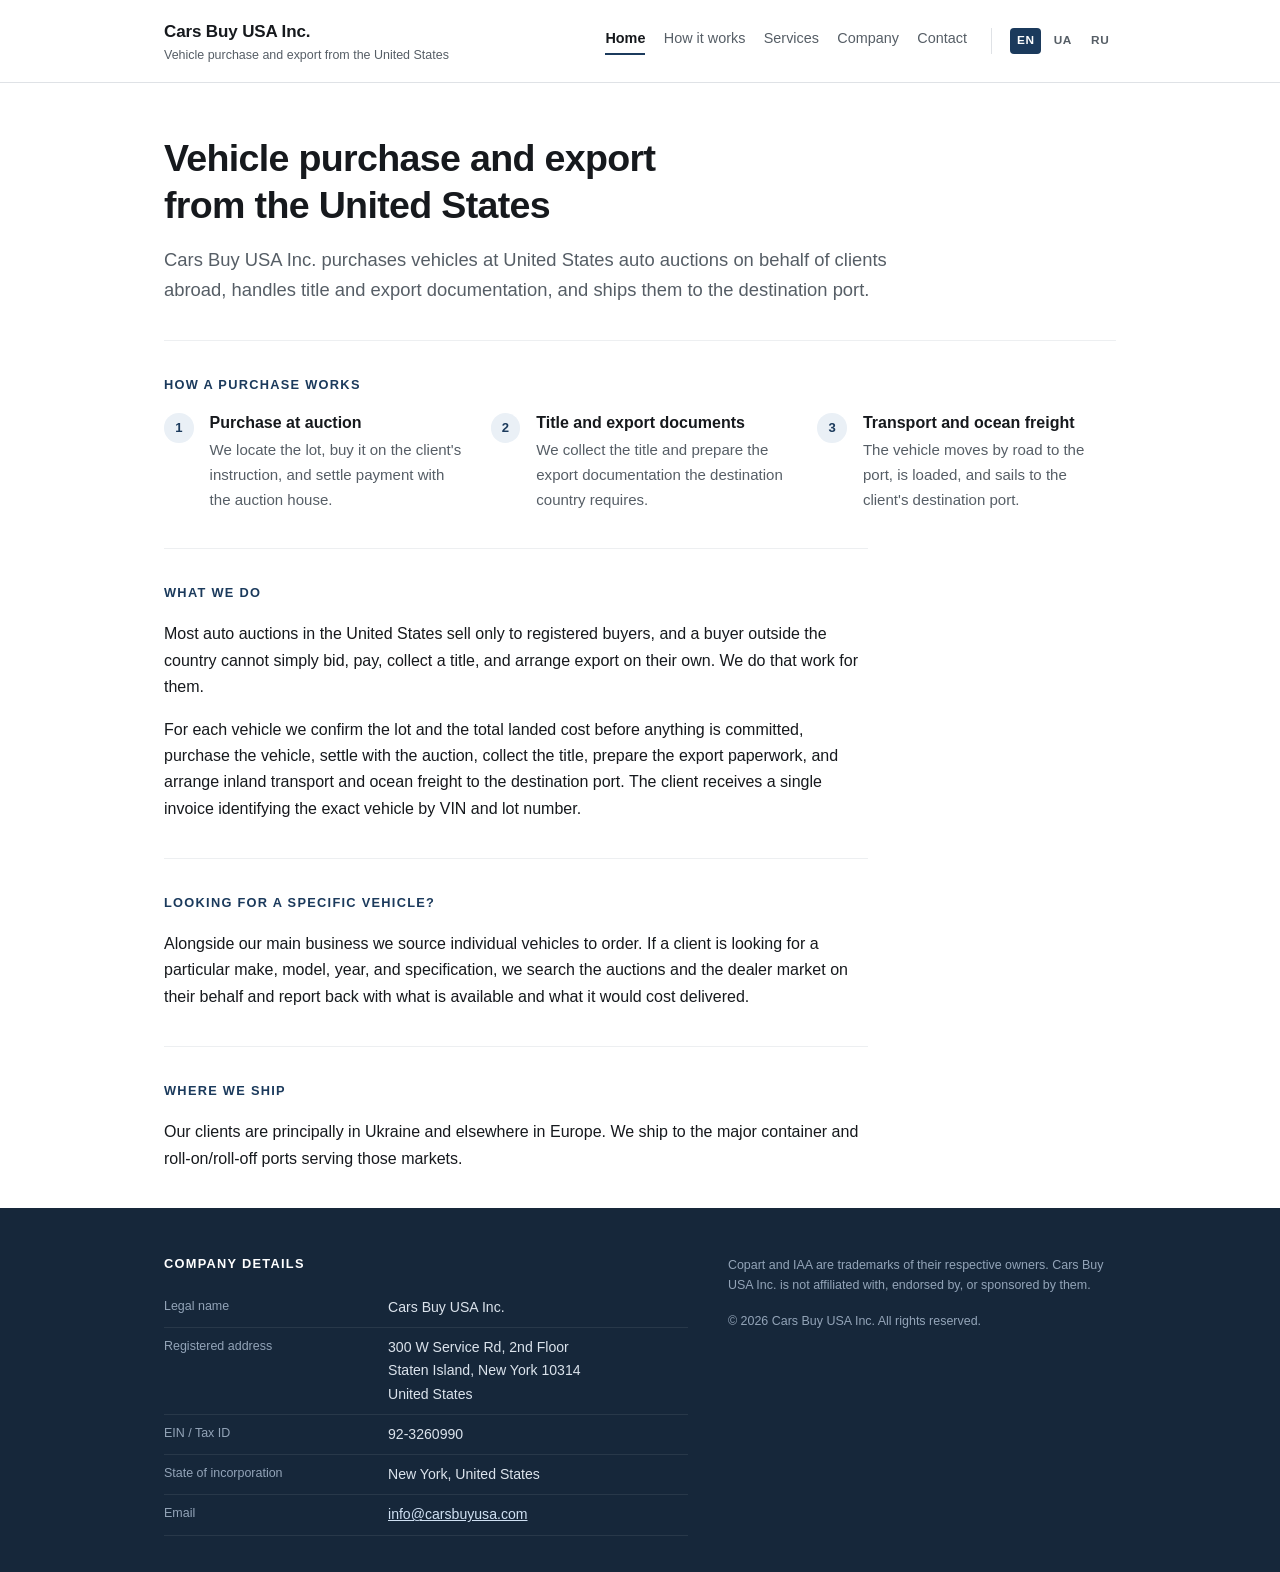
==== docs/index.html @ 9ac7c2bb "Company website for carsbuyusa.com Static site generated into docs/ for GitHub Pages. Five pages in " ====
<!doctype html>
<html lang="en">
<head>
  <meta charset="utf-8">
  <meta name="viewport" content="width=device-width, initial-scale=1">
  <title>Cars Buy USA Inc. — Vehicle purchase and export from the United States</title>
  <meta name="description" content="Cars Buy USA Inc. purchases vehicles at US auto auctions for clients abroad and handles title, export documentation, and shipping to the destination port.">
  <link rel="canonical" href="https://carsbuyusa.com/">
  <link rel="alternate" hreflang="en" href="https://carsbuyusa.com/">
  <link rel="alternate" hreflang="uk" href="https://carsbuyusa.com/uk/">
  <link rel="alternate" hreflang="ru" href="https://carsbuyusa.com/ru/">
  <link rel="alternate" hreflang="x-default" href="https://carsbuyusa.com/">
  <link rel="stylesheet" href="/assets/site.css">
</head>
<body>
  <a class="skip" href="#main">Skip to content</a>
  <header>
    <div class="wrap header-inner">
      <a class="brand" href="/">
        <span class="brand-name">Cars Buy USA Inc.</span>
        <span class="brand-tag">Vehicle purchase and export from the United States</span>
      </a>
      <nav class="nav" aria-label="Home">
        <a href="/" aria-current="page">Home</a>
        <a href="/how-it-works.html">How it works</a>
        <a href="/services.html">Services</a>
        <a href="/company.html">Company</a>
        <a href="/contact.html">Contact</a>
      </nav>
      <nav class="langs" aria-label="Language">
        <span aria-current="true">EN</span>
        <a href="/uk/" lang="uk" hreflang="uk" title="Українська">UA</a>
        <a href="/ru/" lang="ru" hreflang="ru" title="Русский">RU</a>
      </nav>
    </div>
  </header>

  <main id="main" class="wrap">
  <div class="hero">
    <h1>Vehicle purchase and export from the United States</h1>
    <p class="lead">Cars Buy USA Inc. purchases vehicles at United States auto auctions on behalf of clients abroad, handles title and export documentation, and ships them to the destination port.</p>
  </div>

  <section class="block">
    <h2>How a purchase works</h2>
    <ol class="steps steps-row">
      <li>
        <span class="step-num" aria-hidden="true">1</span>
        <div>
          <h3>Purchase at auction</h3>
          <p>We locate the lot, buy it on the client&#x27;s instruction, and settle payment with the auction house.</p>
        </div>
      </li>
      <li>
        <span class="step-num" aria-hidden="true">2</span>
        <div>
          <h3>Title and export documents</h3>
          <p>We collect the title and prepare the export documentation the destination country requires.</p>
        </div>
      </li>
      <li>
        <span class="step-num" aria-hidden="true">3</span>
        <div>
          <h3>Transport and ocean freight</h3>
          <p>The vehicle moves by road to the port, is loaded, and sails to the client&#x27;s destination port.</p>
        </div>
      </li>
    </ol>
  </section>

  <section class="block prose">
    <h2>What we do</h2>
    <p>Most auto auctions in the United States sell only to registered buyers, and a buyer outside the country cannot simply bid, pay, collect a title, and arrange export on their own. We do that work for them.</p>
    <p>For each vehicle we confirm the lot and the total landed cost before anything is committed, purchase the vehicle, settle with the auction, collect the title, prepare the export paperwork, and arrange inland transport and ocean freight to the destination port. The client receives a single invoice identifying the exact vehicle by VIN and lot number.</p>
  </section>

  <section class="block prose">
    <h2>Looking for a specific vehicle?</h2>
    <p>Alongside our main business we source individual vehicles to order. If a client is looking for a particular make, model, year, and specification, we search the auctions and the dealer market on their behalf and report back with what is available and what it would cost delivered.</p>
  </section>

  <section class="block prose">
    <h2>Where we ship</h2>
    <p>Our clients are principally in Ukraine and elsewhere in Europe. We ship to the major container and roll-on/roll-off ports serving those markets.</p>
  </section>
  </main>

  <footer>
    <div class="wrap footer-grid">
      <div>
        <h2>Company details</h2>
        <dl class="facts facts-compact">
      <div class="fact">
        <dt>Legal name</dt>
        <dd>Cars Buy USA Inc.</dd>
      </div>
      <div class="fact">
        <dt>Registered address</dt>
        <dd>300 W Service Rd, 2nd Floor<br>Staten Island, New York 10314<br>United States</dd>
      </div>
      <div class="fact">
        <dt>EIN / Tax ID</dt>
        <dd>92-3260990</dd>
      </div>
      <div class="fact">
        <dt>State of incorporation</dt>
        <dd>New York, United States</dd>
      </div>
      <div class="fact">
        <dt>Email</dt>
        <dd><a href="mailto:info@carsbuyusa.com">info@carsbuyusa.com</a></dd>
      </div>
        </dl>
      </div>
      <div class="footer-notes">
        <p>Copart and IAA are trademarks of their respective owners. Cars Buy USA Inc. is not affiliated with, endorsed by, or sponsored by them.</p>
        <p class="copyright">&copy; 2026 Cars Buy USA Inc. All rights reserved.</p>
      </div>
    </div>
  </footer>
</body>
</html>
---- assets/site.css ----
/* carsbuyusa.com
   Deliberately committed to a single light appearance: this site gets screenshotted and printed
   by compliance departments, and a page that looks different depending on the reader's OS setting
   is a page whose screenshots disagree with each other.
   System fonts only -- no external requests, so the page renders identically offline, behind a
   corporate proxy, or inside a strict content-security policy. */

:root {
  --sans: -apple-system, BlinkMacSystemFont, "Segoe UI", Roboto, "Helvetica Neue", Arial, sans-serif;
  --ink: #16191d;
  --ink-soft: #565e66;
  --line: #dfe2e6;
  --line-soft: #edeff1;
  --bg: #ffffff;
  --bg-soft: #f6f7f9;
  --accent: #1b3a5c;
  --accent-soft: #eaf0f6;
  --footer-bg: #16273a;
  --footer-ink: #dbe3ec;
  --footer-soft: #93a4b8;
}

*, *::before, *::after { box-sizing: border-box; }

html { -webkit-text-size-adjust: 100%; }

body {
  margin: 0;
  background: var(--bg);
  color: var(--ink);
  font: 400 1rem/1.65 var(--sans);
}

h1, h2, h3 { color: var(--ink); line-height: 1.25; margin: 0; text-wrap: balance; }
p { margin: 0 0 1rem; }
p:last-child { margin-bottom: 0; }

a { color: var(--accent); }
a:hover { color: #12283f; }

:focus-visible { outline: 2px solid var(--accent); outline-offset: 2px; border-radius: 3px; }

.skip {
  position: absolute; left: -9999px; top: 0; z-index: 10;
  background: var(--accent); color: #fff; padding: .6rem 1rem; text-decoration: none;
}
.skip:focus { left: 0; }

.wrap { max-width: 62rem; margin: 0 auto; padding: 0 1.25rem; }

/* ------------------------------------------------------------------ header */

header { border-bottom: 1px solid var(--line); background: var(--bg); }

.header-inner {
  display: flex; align-items: center; flex-wrap: wrap;
  gap: .75rem 1.5rem; padding-top: 1.1rem; padding-bottom: 1.1rem;
}

.brand { text-decoration: none; color: inherit; margin-right: auto; display: block; }
.brand-name {
  display: block; font-size: 1.0625rem; font-weight: 700; letter-spacing: -.008em; color: var(--ink);
}
.brand-tag {
  display: block; font-size: .78rem; line-height: 1.4; color: var(--ink-soft); margin-top: .1rem;
  max-width: 22rem;
}

.nav { display: flex; flex-wrap: wrap; gap: 1.15rem; }
.nav a {
  font-size: .9rem; text-decoration: none; color: var(--ink-soft); padding-bottom: 2px;
  border-bottom: 2px solid transparent;
}
.nav a:hover { color: var(--accent); }
.nav a[aria-current="page"] { color: var(--ink); font-weight: 600; border-bottom-color: var(--accent); }

.langs {
  display: flex; gap: .35rem; align-items: center;
  border-left: 1px solid var(--line); padding-left: 1.15rem;
}
.langs a, .langs span {
  font-size: .74rem; font-weight: 600; letter-spacing: .05em; text-decoration: none;
  padding: .2rem .42rem; border-radius: 4px;
}
.langs a { color: var(--ink-soft); }
.langs a:hover { background: var(--accent-soft); color: var(--accent); }
.langs span[aria-current] { background: var(--accent); color: #fff; }

/* -------------------------------------------------------------------- main */

main { padding-bottom: 4.5rem; }

.hero { padding: 3.25rem 0 2.25rem; max-width: 46rem; }
.hero h1 { font-size: clamp(1.65rem, 1.15rem + 2vw, 2.35rem); letter-spacing: -.018em; }
.lead {
  font-size: clamp(1.02rem, .98rem + .35vw, 1.15rem); line-height: 1.6;
  color: var(--ink-soft); margin: 1rem 0 0;
}

.block { padding: 2.25rem 0; border-top: 1px solid var(--line-soft); }
.block > h2 {
  font-size: .8rem; font-weight: 700; letter-spacing: .1em; text-transform: uppercase;
  color: var(--accent); margin-bottom: 1.25rem;
}
.prose { max-width: 44rem; }

/* ------------------------------------------------------------------- steps */

.steps { list-style: none; margin: 0; padding: 0; }
.steps li { display: flex; gap: 1rem; }
.steps h3 { font-size: 1rem; font-weight: 650; margin-bottom: .3rem; }
.steps p { color: var(--ink-soft); font-size: .94rem; margin: 0; }

.step-num {
  flex: 0 0 auto; width: 1.85rem; height: 1.85rem; border-radius: 50%;
  background: var(--accent-soft); color: var(--accent);
  display: flex; align-items: center; justify-content: center;
  font-size: .82rem; font-weight: 700;
}

.steps-row { display: grid; grid-template-columns: repeat(3, 1fr); gap: 1.75rem; }
.steps-stacked { display: grid; gap: 1.6rem; max-width: 46rem; }

/* ------------------------------------------------------------------- cards */

.cards { display: grid; grid-template-columns: repeat(2, 1fr); gap: 1rem; }
.card {
  border: 1px solid var(--line); border-radius: 8px; padding: 1.35rem 1.4rem; background: var(--bg-soft);
}
.card h3 { font-size: 1rem; font-weight: 650; margin-bottom: .45rem; }
.card p { color: var(--ink-soft); font-size: .94rem; margin: 0; }

/* ------------------------------------------------------------------- lists */

.ticks { margin: 1rem 0 0; padding: 0; list-style: none; max-width: 44rem; }
.ticks li {
  position: relative; padding: .5rem 0 .5rem 1.5rem; border-bottom: 1px solid var(--line-soft);
  font-size: .94rem; color: var(--ink-soft);
}
.ticks li:last-child { border-bottom: 0; }
.ticks li::before {
  content: ""; position: absolute; left: .25rem; top: 1.02rem;
  width: .35rem; height: .35rem; border-radius: 50%; background: var(--accent);
}

/* ------------------------------------------------------------------- facts */

.facts { margin: 0; display: grid; gap: 0; max-width: 44rem; }
.fact {
  display: grid; grid-template-columns: 15rem 1fr; gap: 1rem;
  padding: .8rem 0; border-bottom: 1px solid var(--line-soft);
}
.fact:last-child { border-bottom: 0; }
.facts dt { margin: 0; font-size: .82rem; color: var(--ink-soft); }
.facts dd { margin: 0; font-size: .95rem; font-weight: 550; }

.note { margin-top: 1rem; font-size: .84rem; color: var(--ink-soft); max-width: 40rem; }

/* ------------------------------------------------------------------ footer */

footer { background: var(--footer-bg); color: var(--footer-ink); padding: 3rem 0 2.25rem; }
.footer-grid { display: grid; grid-template-columns: 1.35fr 1fr; gap: 2.5rem; }
footer h2 {
  font-size: .8rem; font-weight: 700; letter-spacing: .1em; text-transform: uppercase;
  color: #fff; margin-bottom: 1rem;
}
footer a { color: #cfe0f2; }
footer a:hover { color: #fff; }

.facts-compact .fact {
  grid-template-columns: 13rem 1fr; padding: .5rem 0;
  border-bottom: 1px solid rgba(255, 255, 255, .08);
}
.facts-compact dt { color: var(--footer-soft); font-size: .78rem; }
.facts-compact dd { color: var(--footer-ink); font-size: .88rem; font-weight: 400; }

.footer-notes p { font-size: .78rem; line-height: 1.6; color: var(--footer-soft); }
.copyright { margin-top: 1rem; }

/* -------------------------------------------------------------- responsive */

@media (max-width: 62rem) {
  .fact, .facts-compact .fact { grid-template-columns: 11.5rem 1fr; }
}

@media (max-width: 48rem) {
  .header-inner { padding-top: .9rem; padding-bottom: .9rem; }
  .brand { margin-right: 0; width: 100%; }
  .nav { order: 3; width: 100%; gap: .9rem 1rem; }
  .langs { border-left: 0; padding-left: 0; margin-left: auto; }
  .hero { padding: 2.25rem 0 1.5rem; }
  .steps-row, .cards { grid-template-columns: 1fr; }
  .steps-row { gap: 1.4rem; }
  .fact, .facts-compact .fact { grid-template-columns: 1fr; gap: .15rem; }
  .footer-grid { grid-template-columns: 1fr; gap: 2rem; }
}

/* ------------------------------------------------------------------- print */

/* Compliance officers print and file these pages. */
@media print {
  header .nav, header .langs, .skip { display: none; }
  body { font-size: 11pt; }
  footer { background: none; color: #000; border-top: 1px solid #000; }
  footer h2, footer a, .facts-compact dt, .facts-compact dd, .footer-notes p { color: #000; }
  .block { break-inside: avoid; }
}
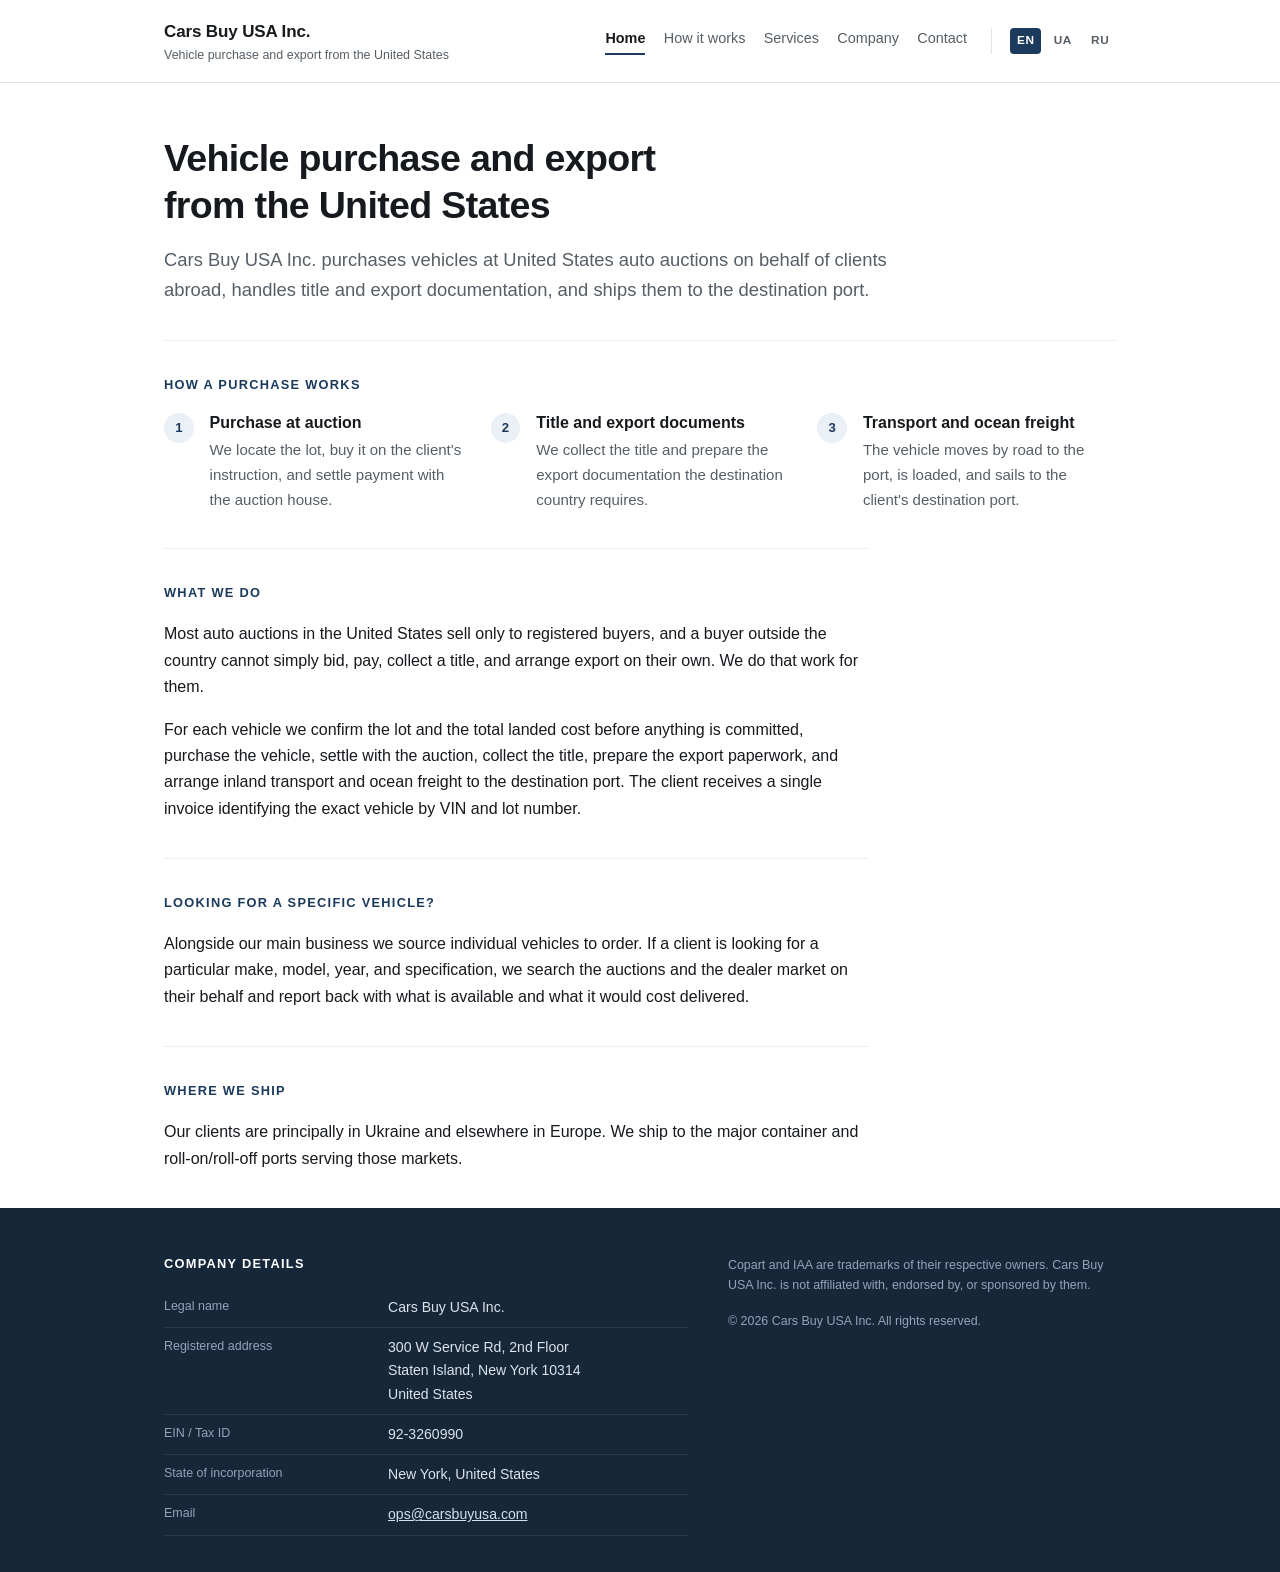
==== commit 98c2294d: "Set ops@ address and business hours; move spec out of the repo Contact address is ops@carsbuyusa.com" ====
--- a/docs/index.html
+++ b/docs/index.html
@@ -108,7 +108,7 @@
       </div>
       <div class="fact">
         <dt>Email</dt>
-        <dd><a href="mailto:info@carsbuyusa.com">info@carsbuyusa.com</a></dd>
+        <dd><a href="mailto:ops@carsbuyusa.com">ops@carsbuyusa.com</a></dd>
       </div>
         </dl>
       </div>
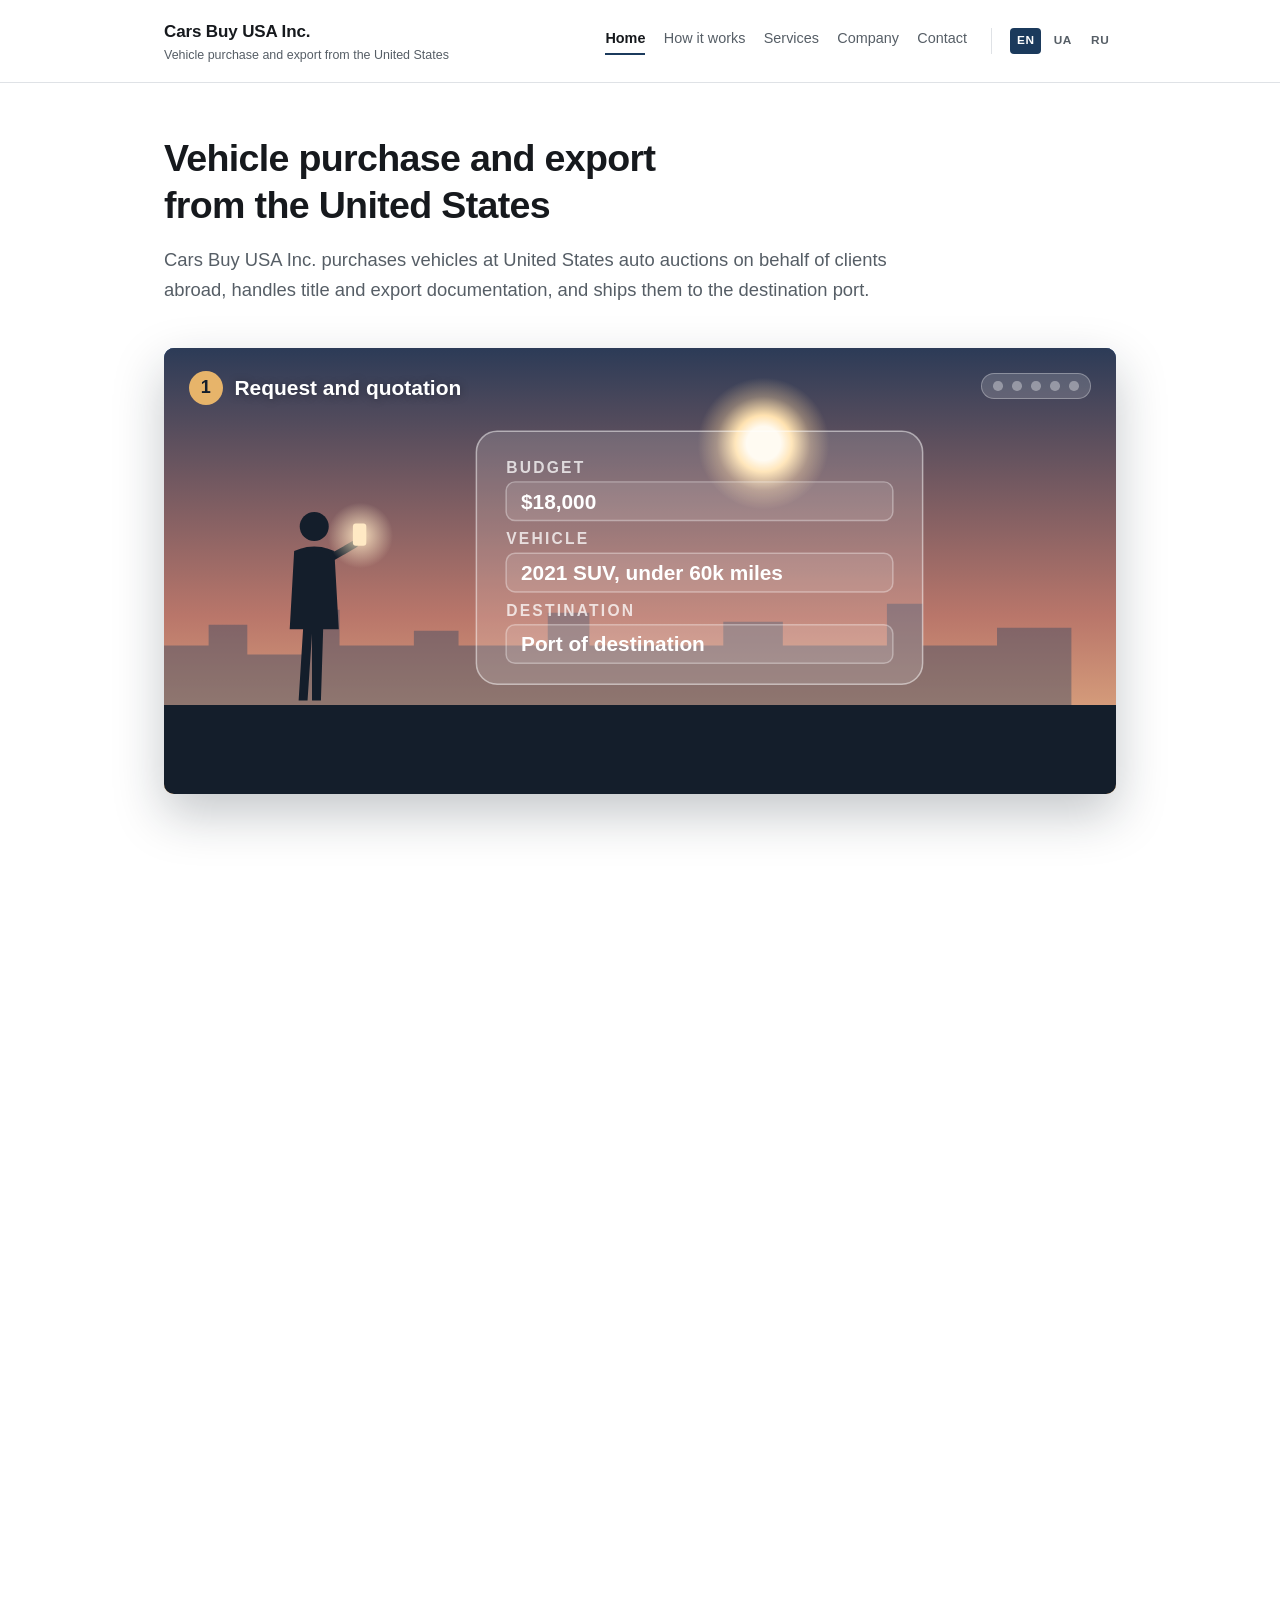
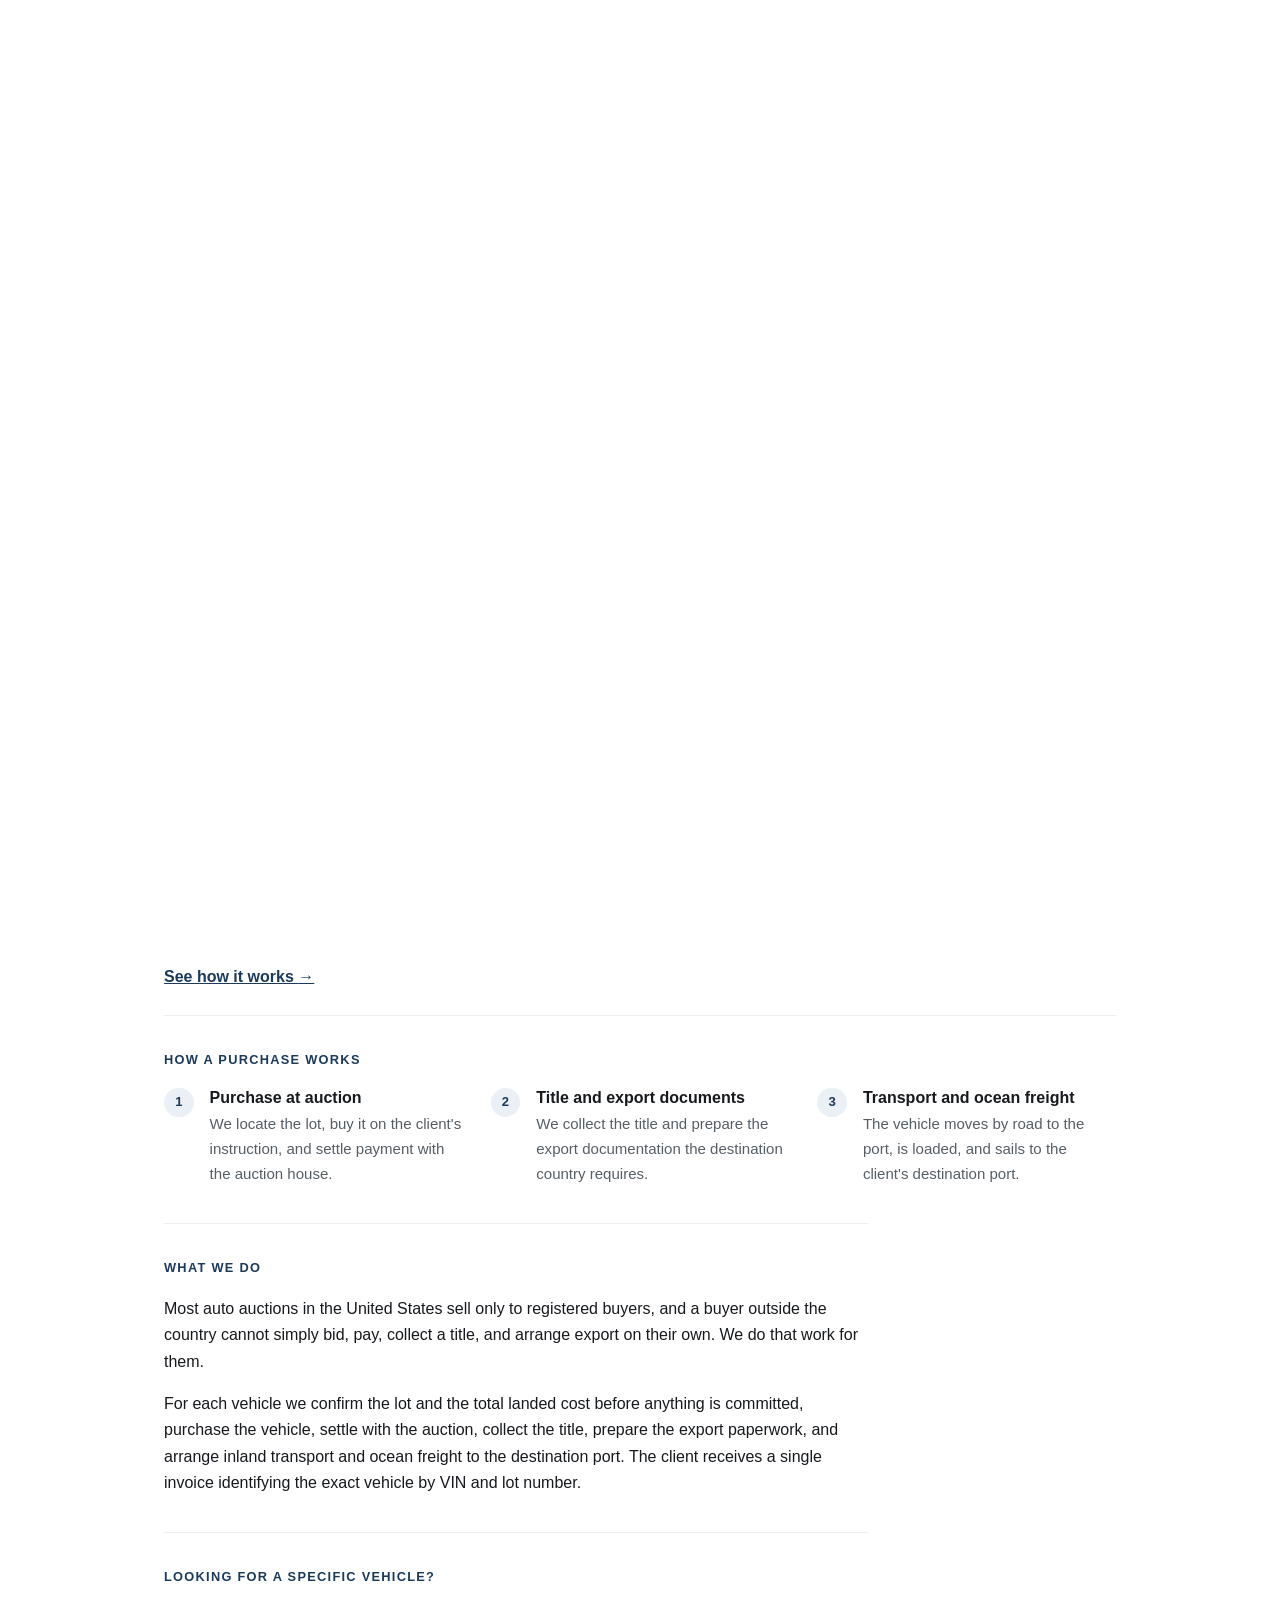
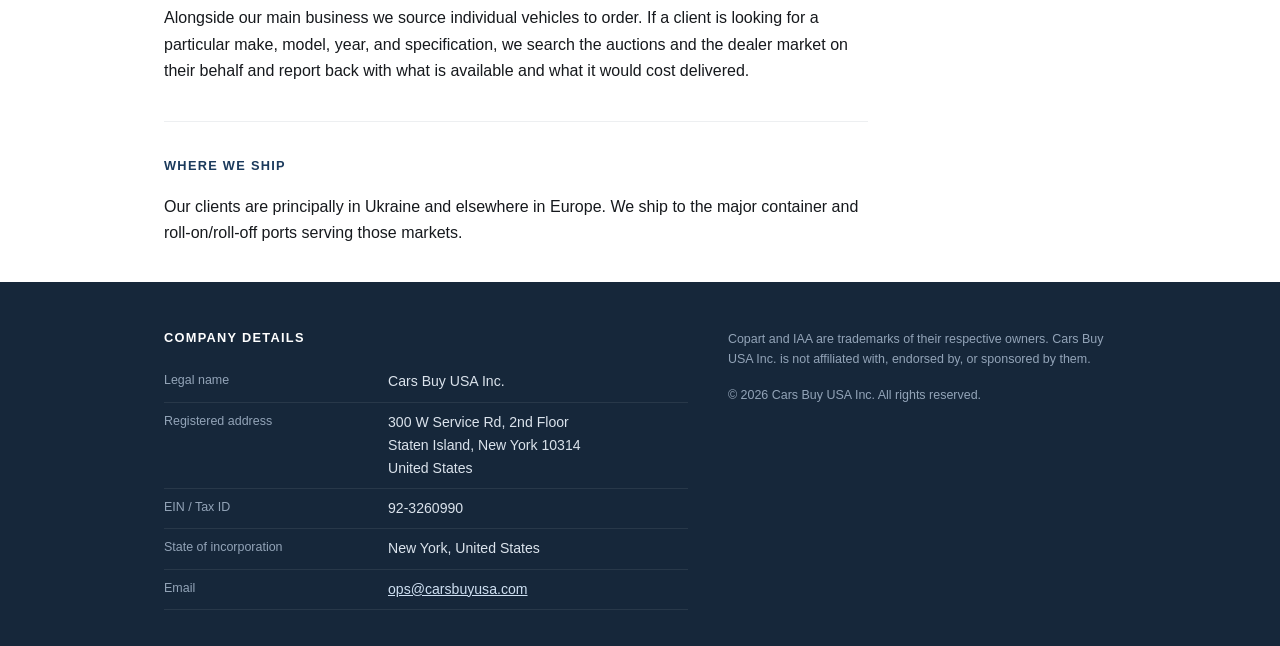
==== commit a3fcc6f8: "Show the journey cartoon on the home page; spotlight the delivered car The home page runs the same c" ====
--- a/docs/index.html
+++ b/docs/index.html
@@ -41,6 +41,144 @@
     <p class="lead">Cars Buy USA Inc. purchases vehicles at United States auto auctions on behalf of clients abroad, handles title and export documentation, and ships them to the destination port.</p>
   </div>
 
+  <section class="journey" aria-hidden="true">
+  <svg width="0" height="0" class="j-defs" aria-hidden="true" focusable="false">
+  <defs>
+    <symbol id="j-car" viewBox="0 0 210 64" overflow="visible">
+      <path d="M8 46 C8 39 13 35 22 34 L56 31 C70 21 88 14 106 13 L138 13 C153 13 166 20 178 29 L192 31 C199 32 202 37 202 43 L202 47 C202 49 200 50 198 50 L10 50 C9 50 8 49 8 47Z"/>
+      <path d="M70 30 C80 22 92 18 106 18 L120 18 L120 30Z M125 18 L137 18 C148 18 158 23 168 30 L125 30Z" style="fill:var(--win,#2a3a52)"/>
+      <circle cx="52" cy="50" r="13" style="fill:#0b121b"/><circle cx="164" cy="50" r="13" style="fill:#0b121b"/>
+      <circle cx="52" cy="50" r="6" style="fill:var(--rim,#2a3a52)"/><circle cx="164" cy="50" r="6" style="fill:var(--rim,#2a3a52)"/>
+    </symbol>
+    <symbol id="j-person" viewBox="-14 -8 28 88" overflow="visible">
+      <circle cx="0" cy="0" r="6.5"/>
+      <path d="M-9 11 Q0 7 9 11 L11 46 L4 46 L3 78 L-1 78 L-1 48 L-3 78 L-7 78 L-5 46 L-11 46Z"/>
+    </symbol>
+    <linearGradient id="j-sea" x1="0" y1="0" x2="0" y2="1"><stop offset="0" stop-color="#5a6a82"/><stop offset="1" stop-color="#1e2b3d"/></linearGradient>
+    <linearGradient id="j-beam" x1="0" y1="0" x2="0" y2="1"><stop offset="0" stop-color="#fff3d6" stop-opacity=".55"/><stop offset="1" stop-color="#fff3d6" stop-opacity=".05"/></linearGradient>
+    <linearGradient id="j-head" x1="0" y1="0" x2="1" y2="0"><stop offset="0" stop-color="#ffe2b0" stop-opacity=".55"/><stop offset="1" stop-color="#ffe2b0" stop-opacity="0"/></linearGradient>
+    <linearGradient id="j-spot" x1="0" y1="0" x2="0" y2="1"><stop offset="0" stop-color="#fff3d6" stop-opacity=".05"/><stop offset="1" stop-color="#fff3d6" stop-opacity=".5"/></linearGradient>
+    <radialGradient id="j-glow"><stop offset="0" stop-color="#ffe9c4" stop-opacity=".9"/><stop offset="1" stop-color="#ffe9c4" stop-opacity="0"/></radialGradient>
+  </defs>
+</svg>
+  <div class="j-sticky">
+    <div class="j-stage">
+      <div class="j-sky j-sky1"></div><div class="j-sky j-sky2 j-a"></div><div class="j-sky j-sky3 j-a"></div><div class="j-sky j-sky4 j-a"></div><div class="j-sky j-sky5 j-a"></div>
+      <div class="j-sun j-a"></div>
+      <div class="j-track j-a">
+        <div class="j-panel">
+          <svg viewBox="0 0 640 300">
+            <path d="M0 240 V200 h30 v-14 h26 v20 h40 v-30 h22 v24 h50 v-10 h30 v10 h60 v-22 h28 v22 h90 v-16 h40 v16 h70 v-28 h24 v28 h50 v-12 h50 V240Z" fill="#3a4a63" opacity=".45"/>
+            <rect x="0" y="240" width="640" height="60" fill="#141e2b"/>
+            <use href="#j-person" x="80" y="108" width="42" height="132" fill="#141e2b"/>
+            <path d="M114 140 L128 132" stroke="#141e2b" stroke-width="5" stroke-linecap="round"/>
+            <circle cx="132" cy="126" r="22" fill="url(#j-glow)"/>
+            <rect x="127" y="118" width="9" height="15" rx="2" fill="#ffe9c4"/>
+            <rect x="210" y="56" width="300" height="170" rx="14" fill="#ffffff" fill-opacity=".14" stroke="#ffffff" stroke-opacity=".5"/>
+            <g font-size="10.5" fill="#ffffff" fill-opacity=".75" font-weight="700" letter-spacing="1.5">
+              <text x="230" y="84">BUDGET</text><text x="230" y="132">VEHICLE</text><text x="230" y="180">DESTINATION</text>
+            </g>
+            <g fill="#ffffff" fill-opacity=".1" stroke="#ffffff" stroke-opacity=".35"><rect x="230" y="90" width="260" height="26" rx="6"/><rect x="230" y="138" width="260" height="26" rx="6"/><rect x="230" y="186" width="260" height="26" rx="6"/></g>
+            <g font-size="14" fill="#ffffff" font-weight="600">
+              <text class="j-a j-ty1" x="240" y="108">$18,000</text><text class="j-a j-ty2" x="240" y="156">2021 SUV, under 60k miles</text><text class="j-a j-ty3" x="240" y="204">Port of destination</text>
+            </g>
+            <path class="j-a j-plane" d="M505 214 l30 -12 l-11 27 l-5 -11z" fill="#e7b46a"/>
+          </svg>
+          <div class="j-cap"><b>1</b> Request and quotation</div>
+        </div>
+        <div class="j-panel">
+          <svg viewBox="0 0 640 300">
+            <path d="M150 240 V140 L230 108 L410 108 L490 140 V240Z" fill="#3a4a63" opacity=".55"/>
+            <rect x="256" y="111" width="128" height="24" rx="3" fill="#141e2b"/>
+            <text x="320" y="128" font-size="12" font-weight="800" fill="#ffe2b0" text-anchor="middle" letter-spacing="3">AUCTION</text>
+            <path class="j-a j-beam" d="M300 150 L340 150 L440 240 L200 240Z" fill="url(#j-beam)"/>
+            <rect x="0" y="240" width="640" height="60" fill="#141e2b"/>
+            <use href="#j-car" x="20" y="203" width="120" height="37" fill="#1e2b3d"/>
+            <use href="#j-car" x="500" y="203" width="120" height="37" fill="#1e2b3d"/>
+            <use href="#j-car" x="215" y="177" width="210" height="64" fill="#141e2b" style="--win:#3c5070;--rim:#5a6a82"/>
+            <g class="j-a j-padl"><path d="M150 300 L156 190" stroke="#141e2b" stroke-width="7" stroke-linecap="round"/><circle cx="157" cy="172" r="20" fill="#2a3a52"/><text x="157" y="177" font-size="13" font-weight="700" text-anchor="middle" fill="#c9d3de">12</text></g>
+            <g class="j-a j-padr"><path d="M490 300 L484 190" stroke="#141e2b" stroke-width="7" stroke-linecap="round"/><circle cx="483" cy="172" r="20" fill="#e7b46a"/><text x="483" y="177" font-size="13" font-weight="800" text-anchor="middle" fill="#141e2b">27</text></g>
+            <g class="j-a j-sold">
+              <circle cx="320" cy="161" r="60" fill="url(#j-glow)"/>
+              <rect x="250" y="144" width="140" height="30" rx="6" fill="#e7b46a"/>
+              <text x="320" y="165" font-size="16" font-weight="800" fill="#141e2b" text-anchor="middle" letter-spacing="1">SOLD ✓</text>
+            </g>
+          </svg>
+          <div class="j-cap"><b>2</b> Purchase at auction</div>
+        </div>
+        <div class="j-panel">
+          <svg viewBox="0 0 640 300">
+            <path d="M400 240 V150 L500 116 L600 150 V240Z M412 160 h176 v6 h-176Z" fill="#3a4a63" opacity=".5"/>
+            <g fill="#3a4a63" opacity=".5"><rect x="420" y="170" width="10" height="70"/><rect x="450" y="170" width="10" height="70"/><rect x="480" y="170" width="10" height="70"/><rect x="510" y="170" width="10" height="70"/><rect x="540" y="170" width="10" height="70"/><rect x="570" y="170" width="10" height="70"/></g>
+            <rect x="0" y="240" width="640" height="60" fill="#141e2b"/>
+            <use href="#j-car" x="24" y="191" width="160" height="49" fill="#141e2b" style="--win:#3c5070;--rim:#5a6a82"/>
+            <rect x="206" y="56" width="150" height="176" rx="5" fill="#141e2b" opacity=".25"/>
+            <rect x="200" y="50" width="150" height="176" rx="5" fill="#fbf5ea"/>
+            <text x="275" y="78" font-size="9.5" font-weight="800" fill="#1b3a5c" text-anchor="middle" letter-spacing=".5">CERTIFICATE OF TITLE</text>
+            <g fill="#e6dccb"><rect x="216" y="92" width="118" height="7" rx="3"/><rect x="216" y="107" width="90" height="7" rx="3"/><rect x="216" y="122" width="106" height="7" rx="3"/></g>
+            <g class="j-a j-doc2">
+              <rect x="306" y="78" width="160" height="164" rx="5" fill="#141e2b" opacity=".25"/>
+              <rect x="300" y="72" width="160" height="164" rx="5" fill="#fffaf2"/>
+              <text x="380" y="98" font-size="9.5" font-weight="800" fill="#1b3a5c" text-anchor="middle" letter-spacing=".5">EXPORT DOCUMENTS</text>
+              <g fill="#e6dccb"><rect x="316" y="112" width="128" height="7" rx="3"/><rect x="316" y="127" width="94" height="7" rx="3"/><rect x="316" y="142" width="112" height="7" rx="3"/></g>
+              <g class="j-a j-stamp"><rect x="322" y="168" width="116" height="38" rx="5" fill="none" stroke="#1b3a5c" stroke-width="4"/><text x="380" y="193" font-size="14" font-weight="800" fill="#1b3a5c" text-anchor="middle">CLEARED</text></g>
+            </g>
+            <circle cx="530" cy="78" r="30" fill="url(#j-glow)"/>
+            <path class="j-a j-tick" d="M515 78 l11 11 l21 -22" fill="none" stroke="#e7b46a" stroke-width="6" stroke-linecap="round" stroke-linejoin="round"/>
+          </svg>
+          <div class="j-cap"><b>3</b> Title and export documentation</div>
+        </div>
+        <div class="j-panel">
+          <svg viewBox="0 0 640 300">
+            <path d="M0 240 V214 h40 v-8 h60 v8 h80 v-12 h50 v12 h120 V240Z" fill="#3a4a63" opacity=".45"/>
+            <g fill="#1f2c3e">
+              <rect x="470" y="96" width="9" height="144"/><rect x="530" y="96" width="9" height="144"/><rect x="440" y="88" width="200" height="11"/><rect x="474" y="118" width="62" height="6"/>
+              <rect x="590" y="70" width="8" height="170"/><rect x="560" y="64" width="80" height="9"/>
+              <rect x="560" y="200" width="80" height="40"/><rect x="574" y="170" width="66" height="30" opacity=".85"/>
+            </g>
+            <rect x="0" y="240" width="640" height="60" fill="#141e2b"/>
+            <line class="j-a j-road" x1="0" y1="268" x2="640" y2="268" stroke="#f3c98f" stroke-opacity=".55" stroke-width="3"/>
+            <g class="j-a j-truck">
+              <path d="M342 204 L440 190 L440 236 L342 228Z" fill="url(#j-head)"/>
+              <rect x="120" y="214" width="172" height="9" fill="#0f1722"/>
+              <path d="M292 232 V186 q0 -6 6 -6 h30 q8 0 12 8 l6 14 v30Z" fill="#0f1722"/>
+              <rect x="306" y="188" width="22" height="13" rx="2" fill="#ffd9a0" opacity=".75"/>
+              <g fill="#0b121b"><circle cx="142" cy="234" r="11"/><circle cx="272" cy="234" r="11"/><circle cx="324" cy="234" r="11"/></g>
+              <use href="#j-car" x="130" y="168" width="150" height="46" fill="#22324a" style="--win:#3c5070;--rim:#5a6a82"/>
+            </g>
+          </svg>
+          <div class="j-cap"><b>4</b> Inland transport and loading</div>
+        </div>
+        <div class="j-panel">
+          <svg viewBox="0 0 640 300">
+            <rect x="0" y="232" width="272" height="68" fill="url(#j-sea)"/>
+            <g fill="#ffe2b0"><rect x="70" y="272" width="120" height="2" opacity=".5"/><rect x="90" y="280" width="80" height="2" opacity=".38"/><rect x="105" y="288" width="50" height="2" opacity=".28"/></g>
+            <rect x="262" y="212" width="378" height="88" fill="#141e2b"/>
+            <g class="j-a j-ship">
+              <path d="M8 212 L264 212 L244 262 L28 262Z" fill="#141e2b"/>
+              <rect x="22" y="160" width="36" height="52" fill="#141e2b"/>
+              <g fill="#ffd9a0" opacity=".7"><rect x="28" y="168" width="6" height="5"/><rect x="40" y="168" width="6" height="5"/><rect x="28" y="180" width="6" height="5"/></g>
+              <g fill="#1e2b3d"><rect x="66" y="180" width="36" height="32"/><rect x="104" y="180" width="36" height="32"/><rect x="85" y="146" width="36" height="32"/></g>
+              <use class="j-a j-ondeck" href="#j-car" x="143" y="181" width="105" height="32" fill="#2a3a52" style="--win:#4a5e7e;--rim:#5a6a82"/>
+            </g>
+            <g class="j-a j-spot">
+              <path d="M306 0 L334 0 L392 213 L248 213Z" fill="url(#j-spot)"/>
+              <ellipse cx="320" cy="213" rx="80" ry="8" fill="url(#j-glow)"/>
+            </g>
+            <use class="j-a j-rolloff" href="#j-car" x="268" y="181" width="105" height="32" fill="#2a3a52" style="--win:#4a5e7e;--rim:#5a6a82"/>
+            <use href="#j-person" x="404" y="108" width="34" height="106" fill="#141e2b"/>
+            <path class="j-a j-arms" d="M410 134 L401 108 M432 134 L441 108" stroke="#141e2b" stroke-width="4.5" stroke-linecap="round"/>
+            <g class="j-a j-spark" fill="#e7b46a"><circle cx="391" cy="100" r="3.5"/><circle cx="453" cy="96" r="3.5"/><circle cx="385" cy="126" r="2.5"/><circle cx="423" cy="84" r="2.5"/></g>
+          </svg>
+          <div class="j-cap"><b>5</b> Ocean freight and delivery</div>
+        </div>
+      </div>
+      <div class="j-dots"><i class="j-a j-d1"></i><i class="j-a j-d2"></i><i class="j-a j-d3"></i><i class="j-a j-d4"></i><i class="j-a j-d5"></i></div>
+    </div>
+  </div>
+  </section>
+  <p class="j-more"><a href="/how-it-works.html">See how it works <span aria-hidden="true">→</span></a></p>
+
   <section class="block">
     <h2>How a purchase works</h2>
     <ol class="steps steps-row">
--- a/assets/site.css
+++ b/assets/site.css
@@ -177,6 +177,190 @@
 .footer-notes p { font-size: .78rem; line-height: 1.6; color: var(--footer-soft); }
 .copyright { margin-top: 1rem; }
 
+/* ----------------------------------------------------------------- journey */
+
+/* The "How it works" cartoon, markup in journey.py. The one dark element on the site, on purpose.
+   By default it is a static grid of five finished scenes: that is what browsers without
+   scroll-driven animations, and visitors who asked for reduced motion, see. The pinned, animated
+   version is layered on in the @media/@supports block below. No JavaScript either way. */
+
+.journey { padding: 2.25rem 0 .5rem; }
+.j-defs { position: absolute; width: 0; height: 0; overflow: hidden; }
+.j-sky, .j-sun, .j-dots { display: none; }
+
+.j-track { display: grid; grid-template-columns: repeat(auto-fit, minmax(18rem, 1fr)); gap: 1.25rem 1rem; }
+.j-panel { position: relative; container-type: inline-size; }
+.j-panel svg { display: block; width: 100%; height: auto; aspect-ratio: 640 / 300; border-radius: 10px; }
+.j-panel:nth-child(1) svg, .j-sky1 { background: linear-gradient(#8fa9c8, #dcd3c9 70%, #efe2cf); }
+.j-panel:nth-child(2) svg, .j-sky2 { background: linear-gradient(#5f88b6, #b9d0e4 70%, #dde8f0); }
+.j-panel:nth-child(3) svg, .j-sky3 { background: linear-gradient(#5b77a0, #c9b9a6 66%, #ead2ae); }
+.j-panel:nth-child(4) svg, .j-sky4 { background: linear-gradient(#45597c, #d9967a 62%, #f2cf9e); }
+.j-panel:nth-child(5) svg, .j-sky5 { background: linear-gradient(#2c3b57, #b9766a 60%, #efbf8a); }
+.j-panel svg text { font-family: var(--sans); }
+.j-panel svg * { transform-box: fill-box; }
+
+/* Static version: the step title sits under its picture. */
+.j-cap {
+  display: flex; align-items: center; gap: .5rem; margin-top: .6rem;
+  font-size: .9rem; font-weight: 650; line-height: 1.3; color: var(--ink);
+}
+.j-cap b {
+  flex: none; display: inline-grid; place-items: center; width: 1.45rem; height: 1.45rem;
+  border-radius: 50%; background: #e7b46a; color: #141e2b; font-size: .74rem;
+}
+
+/* Finished states, for the static version. The animations below start from elsewhere. */
+.j-plane, .j-ondeck { opacity: 0; }
+.j-padl { transform: translateY(40px); }
+.j-stamp { transform-origin: center; transform: rotate(-12deg); }
+.j-sold { transform-origin: center; }
+.j-tick { stroke-dasharray: 60; }
+
+/* Under the home-page copy of the cartoon: a link to the full How it works page. */
+.j-more { margin: 1rem 0 0; padding-bottom: 1.5rem; font-weight: 650; }
+
+@media (prefers-reduced-motion: no-preference) {
+  @supports (animation-timeline: view()) {
+    /* The section is tall; the stage pins while it scrolls past and the strip slides sideways. */
+    .journey { height: 600vh; padding: 0; margin: .5rem 0 0; view-timeline-name: --journey; }
+    /* Only as tall as the stage, so it starts right under the page intro and ends right above
+       the next section. It pins once it has scrolled up to the vertical middle of the screen:
+       the stage is the .wrap content width (viewport capped at 62rem, less 2.5rem padding)
+       times 300/640. */
+    .j-sticky {
+      position: sticky;
+      top: max(0px, calc(50vh - (min(100vw, 62rem) - 2.5rem) * .234375));
+      top: max(0px, calc(50svh - (min(100vw, 62rem) - 2.5rem) * .234375));
+    }
+    .j-stage {
+      position: relative; width: 100%; aspect-ratio: 640 / 300; max-height: 100vh; max-height: 100svh;
+      overflow: hidden; container-type: inline-size; border-radius: 10px;
+      box-shadow: 0 20px 50px rgba(20, 30, 43, .25);
+    }
+    .j-sky { display: block; position: absolute; inset: 0; }
+    .j-sun {
+      display: block; position: absolute; left: 56cqw; top: 3cqw; width: 14cqw; height: 14cqw;
+      border-radius: 50%;
+      background: radial-gradient(circle, #fffaf0 0 18%, #ffe2b0 30%, rgba(255, 217, 160, .35) 50%,
+                  rgba(255, 217, 160, 0) 70%);
+    }
+    .j-track { display: flex; gap: 0; width: 500cqw; height: 100%; position: relative; }
+    .j-track > .j-panel { flex: 0 0 100cqw; height: 100%; }
+    .j-track > .j-panel svg { height: 100%; aspect-ratio: auto; border-radius: 0; background: none; }
+    .j-dots {
+      display: flex; position: absolute; top: 2.6cqw; right: 2.6cqw; gap: 1cqw;
+      padding: .8cqw 1.2cqw; border-radius: 99px;
+      background: rgba(255, 255, 255, .16); border: 1px solid rgba(255, 255, 255, .3);
+    }
+    .j-dots i { width: 1cqw; height: 1cqw; border-radius: 50%; background: rgba(255, 255, 255, .35); }
+    /* Animated version: the step title is laid over the top-left of the moving picture. */
+    .j-cap {
+      position: absolute; left: 2.6cqw; top: 2.4cqw; right: 18cqw; margin: 0;
+      gap: max(.45rem, 1.2cqw); color: #fff; font-size: max(.8rem, 2.2cqw); line-height: 1.2;
+      text-shadow: 0 1px 8px rgba(0, 0, 0, .35);
+    }
+    .j-cap b {
+      width: max(1.4rem, 3.6cqw); height: max(1.4rem, 3.6cqw); font-size: max(.72rem, 1.9cqw);
+      text-shadow: none;
+    }
+
+    /* Every animation runs on the same timeline: how far the section has scrolled. The keyframe
+       percentages are positions along it, so the scenes are choreographed against each other. */
+    .j-a {
+      animation-duration: 1ms; animation-timing-function: linear; animation-fill-mode: both;
+      animation-timeline: --journey; animation-range: contain 0% contain 100%;
+    }
+
+    @keyframes j-pan {
+      0%, 12% { transform: translateX(0); }
+      20%, 32% { transform: translateX(-100cqw); }
+      40%, 52% { transform: translateX(-200cqw); }
+      60%, 70% { transform: translateX(-300cqw); }
+      78%, 100% { transform: translateX(-400cqw); }
+    }
+    .j-track.j-a { animation-name: j-pan; }
+
+    @keyframes j-s2 { 0%, 13% { opacity: 0; } 20%, 100% { opacity: 1; } }
+    @keyframes j-s3 { 0%, 33% { opacity: 0; } 40%, 100% { opacity: 1; } }
+    @keyframes j-s4 { 0%, 53% { opacity: 0; } 60%, 100% { opacity: 1; } }
+    @keyframes j-s5 { 0%, 71% { opacity: 0; } 78%, 100% { opacity: 1; } }
+    .j-sky2 { animation-name: j-s2; }
+    .j-sky3 { animation-name: j-s3; }
+    .j-sky4 { animation-name: j-s4; }
+    .j-sky5 { animation-name: j-s5; }
+    @keyframes j-sun { 0% { transform: translate(0, 0) scale(.8); } 100% { transform: translate(-8cqw, 28cqw) scale(1.25); } }
+    .j-sun { animation-name: j-sun; }
+
+    /* 1 request */
+    @keyframes j-ty1 { 0% { clip-path: inset(0 100% 0 0); } 3%, 100% { clip-path: inset(0); } }
+    @keyframes j-ty2 { 0%, 3% { clip-path: inset(0 100% 0 0); } 6%, 100% { clip-path: inset(0); } }
+    @keyframes j-ty3 { 0%, 6% { clip-path: inset(0 100% 0 0); } 9%, 100% { clip-path: inset(0); } }
+    @keyframes j-plane {
+      0%, 9% { opacity: 0; transform: translate(0, 0); }
+      10% { opacity: 1; }
+      15% { opacity: 1; transform: translate(200px, -110px); }
+      16%, 100% { opacity: 0; transform: translate(200px, -110px); }
+    }
+    .j-ty1 { animation-name: j-ty1; }
+    .j-ty2 { animation-name: j-ty2; }
+    .j-ty3 { animation-name: j-ty3; }
+    .j-plane { animation-name: j-plane; }
+
+    /* 2 auction */
+    @keyframes j-padl { 0%, 20% { transform: translateY(40px); } 23%, 25% { transform: translateY(0); } 26%, 100% { transform: translateY(40px); } }
+    @keyframes j-padr { 0%, 25% { transform: translateY(40px); } 28%, 100% { transform: translateY(0); } }
+    @keyframes j-sold { 0%, 29% { opacity: 0; transform: scale(.4); } 32%, 100% { opacity: 1; transform: scale(1); } }
+    @keyframes j-beam { 0%, 18% { opacity: .2; } 30%, 100% { opacity: 1; } }
+    .j-padl { animation-name: j-padl; }
+    .j-padr { animation-name: j-padr; }
+    .j-sold { animation-name: j-sold; }
+    .j-beam { animation-name: j-beam; }
+
+    /* 3 documents */
+    @keyframes j-doc2 { 0%, 38% { opacity: 0; transform: translateX(120px); } 44%, 100% { opacity: 1; transform: translateX(0); } }
+    @keyframes j-stamp {
+      0%, 46% { opacity: 0; transform: rotate(-12deg) scale(1.8); }
+      49%, 100% { opacity: 1; transform: rotate(-12deg) scale(1); }
+    }
+    @keyframes j-tick { 0%, 49% { stroke-dashoffset: 60; } 52%, 100% { stroke-dashoffset: 0; } }
+    .j-doc2 { animation-name: j-doc2; }
+    .j-stamp { animation-name: j-stamp; }
+    .j-tick { animation-name: j-tick; }
+
+    /* 4 truck */
+    @keyframes j-truck { 0%, 52% { transform: translateX(-340px); } 70%, 100% { transform: translateX(150px); } }
+    @keyframes j-road { 0%, 52% { stroke-dashoffset: 0; } 70%, 100% { stroke-dashoffset: -600; } }
+    .j-truck { animation-name: j-truck; }
+    .j-road { stroke-dasharray: 30 30; animation-name: j-road; }
+
+    /* 5 sea and arrival */
+    @keyframes j-ship { 0%, 76% { transform: translateX(-460px); } 88%, 100% { transform: translateX(0); } }
+    @keyframes j-ondeck { 0%, 89% { opacity: 1; } 90%, 100% { opacity: 0; } }
+    @keyframes j-rolloff {
+      0%, 89% { opacity: 0; transform: translateX(-125px); }
+      90% { opacity: 1; transform: translateX(-125px); }
+      95%, 100% { opacity: 1; transform: translateX(0); }
+    }
+    @keyframes j-arms { 0%, 95% { opacity: 0; } 97%, 100% { opacity: 1; } }
+    @keyframes j-spark { 0%, 96% { opacity: 0; transform: scale(.3); } 99%, 100% { opacity: 1; transform: scale(1); } }
+    .j-ship { animation-name: j-ship; }
+    .j-ondeck { animation-name: j-ondeck; }
+    .j-rolloff { animation-name: j-rolloff; }
+    .j-arms { animation-name: j-arms; }
+    @keyframes j-spot { 0%, 93% { opacity: 0; } 97%, 100% { opacity: 1; } }
+    .j-spot { animation-name: j-spot; }
+    .j-spark { transform-origin: center; animation-name: j-spark; }
+
+    @keyframes j-dot { 0% { background: rgba(255, 255, 255, .35); } 100% { background: #e7b46a; } }
+    .j-dots i.j-a { animation-name: j-dot; }
+    .j-dots .j-d1 { animation-range: contain 0% contain 1%; }
+    .j-dots .j-d2 { animation-range: contain 16% contain 20%; }
+    .j-dots .j-d3 { animation-range: contain 36% contain 40%; }
+    .j-dots .j-d4 { animation-range: contain 56% contain 60%; }
+    .j-dots .j-d5 { animation-range: contain 74% contain 78%; }
+  }
+}
+
 /* -------------------------------------------------------------- responsive */
 
 @media (max-width: 62rem) {
@@ -199,7 +383,7 @@
 
 /* Compliance officers print and file these pages. */
 @media print {
-  header .nav, header .langs, .skip { display: none; }
+  header .nav, header .langs, .skip, .journey, .j-more { display: none; }
   body { font-size: 11pt; }
   footer { background: none; color: #000; border-top: 1px solid #000; }
   footer h2, footer a, .facts-compact dt, .facts-compact dd, .footer-notes p { color: #000; }
